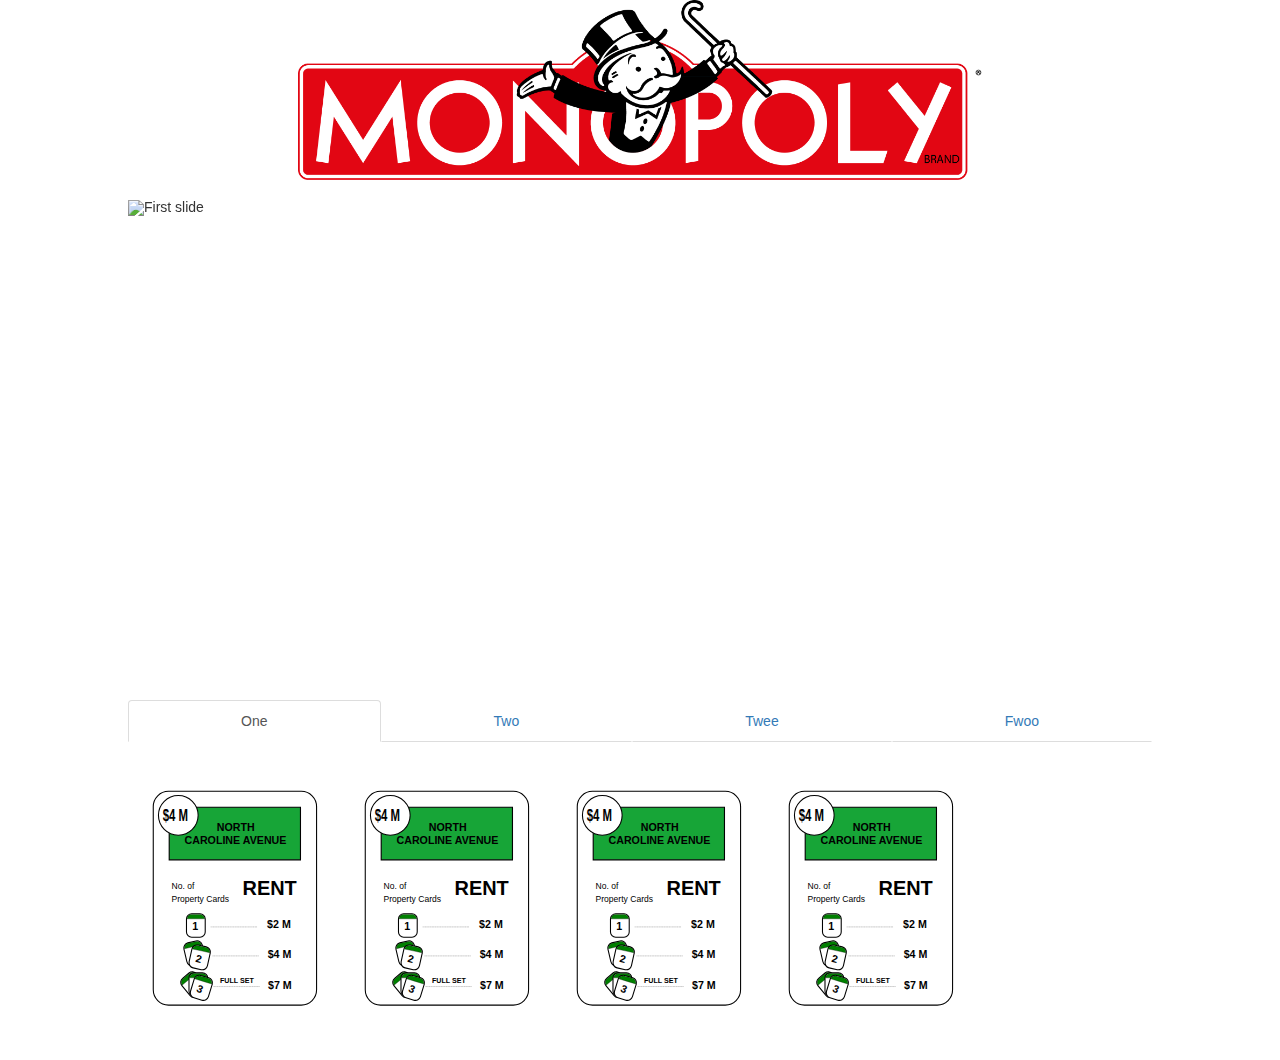
==== templates/gameBoard.html @ b284aa58 "Design frontend and cards" ====
<!DOCTYPE html>
<html>
<head>
    <meta charset="utf-8" />
    <meta http-equiv="X-UA-Compatible" content="IE=edge">
    <title>Board</title>
    <meta name="viewport" content="width=device-width, initial-scale=1">

    <link rel="stylesheet" href="https://maxcdn.bootstrapcdn.com/bootstrap/3.3.7/css/bootstrap.min.css" integrity="sha384-BVYiiSIFeK1dGmJRAkycuHAHRg32OmUcww7on3RYdg4Va+PmSTsz/K68vbdEjh4u" crossorigin="anonymous">

    <!-- <script src="main.js"></script> -->
    <style>
        /* Carousel base class */
        .carousel {
        width:80vw;
        margin:auto;
        height:500px;
        margin-bottom: 60px;
        }
        /* Since positioning the image, we need to help out the caption */
        .carousel-caption {
        z-index: 10;
        }

        /* Declare heights because of positioning of img element */
        .carousel .item {
        height: 500px;
        /* background-color: #777; */
        }
        .carousel-inner > .item > img {
        position: absolute;
        top: 0;
        left: 0;
        min-width: 100%;
        height: 500px;
        }

    </style>
</head>
<body>
    
    <div style="width:80vw;margin:auto;">

    <!-- <h1 style="text-align:center">MONOPOLY</h1> -->
    <div style="height:20vh;margin: 0 0 2% 0; text-align:center;">
        <img style="height:100%" src="monopolyTitle.png" alt="monopolyTitle">
    </div>
    <div id="myCarousel" class="carousel slide" data-ride="false">
            <div class="carousel-inner" role="listbox">
              <div class="item active">
                <img class="first-slide img-responsive" src="http://placehold.it/1920x500" alt="First slide">
              </div>
              <div class="item">
                <div class="row" style="height:100%">
                    <div class="col-md-9" style="height:100%; overflow-x: scroll;">
                            <div style="float:left;height:100%">
                                    <div style="height:100%"><img src="money4.svg" alt="Card" style="height:100%"></div>
                                    <div style="height:100%;position:absolute;top:20%;"><img src="money4.svg" alt="Card" style="height:100%"></div>
                                    <div style="height:100%;position:absolute;top:40%;"><img src="money4.svg" alt="Card" style="height:100%"></div>
                                    <div style="height:100%;position:absolute;top:60%;"><img src="money4.svg" alt="Card" style="height:100%"></div>
                            </div>
                            
                            <div style="float:left;height:100%"><img src="sampleGreen.svg" alt="Card" style="height:100%"></div>
                            <div style="float:left;height:100%"><img src="sampleGreen.svg" alt="Card" style="height:100%"></div>
                            <div style="float:left;height:100%"><img src="sampleGreen.svg" alt="Card" style="height:100%"></div>
                            <div style="float:left;height:100%"><img src="sampleGreen.svg" alt="Card" style="height:100%"></div>
                            <div style="float:left;height:100%"><img src="sampleGreen.svg" alt="Card" style="height:100%"></div>
                    </div>
                    <div class="col-md-3" style="height:100%;overflow-x: scroll;">
                            <div style="float:left;height:100%"><img src="sampleGreen.svg" alt="Card" style="height:100%"></div>
                            <div style="float:left;height:100%"><img src="sampleGreen.svg" alt="Card" style="height:100%"></div>
                            <div style="float:left;height:100%"><img src="sampleGreen.svg" alt="Card" style="height:100%"></div>
                            <div style="float:left;height:100%"><img src="sampleGreen.svg" alt="Card" style="height:100%"></div>
                            <div style="float:left;height:100%"><img src="sampleGreen.svg" alt="Card" style="height:100%"></div>
                    </div>
                    
                    
                    
                </div>
              </div>
              <div class="item">
                <img class="third-slide img-responsive" src="http://placehold.it/1920x500" alt="Third slide">
              </div>
              <div class="item">
                <img class="fourth-slide img-responsive" src="http://placehold.it/1920x500" alt="fourth slide">

              </div>
            </div>

            <div class="tabbable">
                <ul class="nav nav-tabs nav-justified">
                  <li class="active"><a href="#one" id="" data-toggle="tab" data-target="#one, #myCarousel" data-slide-to="0">One</a></li>
                  <li><a href="#two" data-toggle="tab" data-target="#two, #myCarousel" data-slide-to="1">Two</a></li>
                  <li><a href="#twee" data-toggle="tab" data-target="#twee, #myCarousel" data-slide-to="2">Twee</a></li>
                  <li><a href="#fwoo" data-toggle="tab" data-target="#fwoo, #myCarousel" data-slide-to="3">Fwoo</a></li>
                </ul>
              </div>
    </div><!-- /.carousel -->

    <div id="handCards" style="height: 300px;overflow: auto;">
        <div style="float:left;height:100%"><img src="sampleGreen.svg" alt="Card" style="height:100%"></div>
        <div style="float:left;height:100%"><img src="sampleGreen.svg" alt="Card" style="height:100%"></div>
        <div style="float:left;height:100%"><img src="sampleGreen.svg" alt="Card" style="height:100%"></div>
        <div style="float:left;height:100%"><img src="sampleGreen.svg" alt="Card" style="height:100%"></div>
        <div style="float:left;height:100%"><img src="sampleGreen.svg" alt="Card" style="height:100%"></div>
        <div style="float:left;height:100%"><img src="sampleGreen.svg" alt="Card" style="height:100%"></div>
        <div style="float:left;height:100%"><img src="sampleGreen.svg" alt="Card" style="height:100%"></div>
        <div style="float:left;height:100%"><img src="sampleGreen.svg" alt="Card" style="height:100%"></div>
        <div style="float:left;height:100%"><img src="sampleGreen.svg" alt="Card" style="height:100%"></div>

    </div>
  </div>
    <script src="https://code.jquery.com/jquery-3.4.1.slim.min.js" integrity="sha384-J6qa4849blE2+poT4WnyKhv5vZF5SrPo0iEjwBvKU7imGFAV0wwj1yYfoRSJoZ+n" crossorigin="anonymous"></script>
    <script src="https://maxcdn.bootstrapcdn.com/bootstrap/3.3.7/js/bootstrap.min.js" integrity="sha384-Tc5IQib027qvyjSMfHjOMaLkfuWVxZxUPnCJA7l2mCWNIpG9mGCD8wGNIcPD7Txa" crossorigin="anonymous"></script>
</body>
</html>
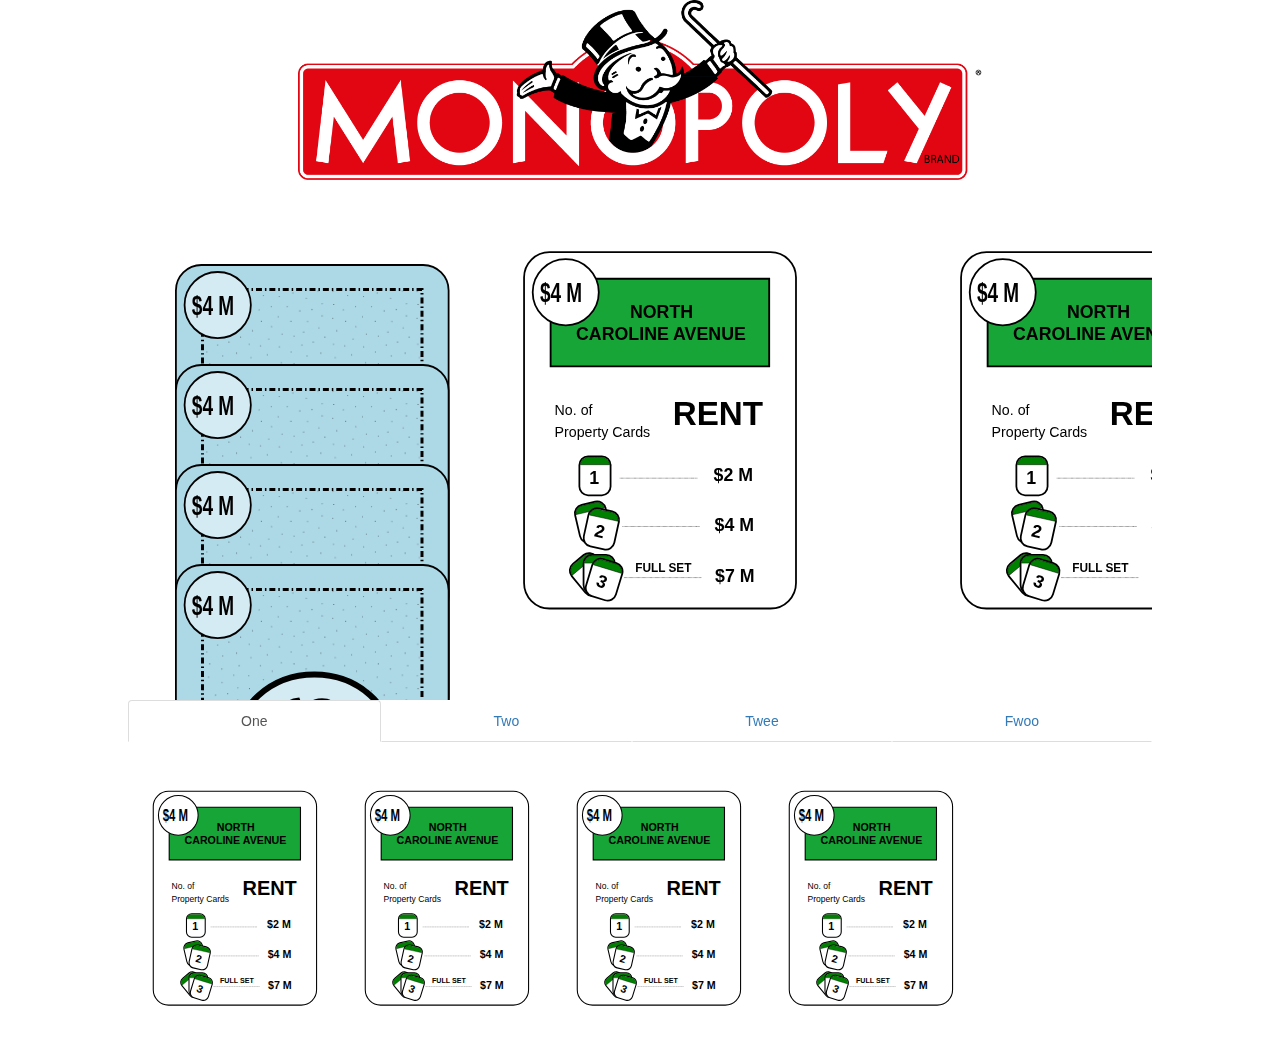
==== commit 5f159463: "Write more functions to accept inputs from the browser." ====
--- a/templates/gameBoard.html
+++ b/templates/gameBoard.html
@@ -47,10 +47,10 @@
     </div>
     <div id="myCarousel" class="carousel slide" data-ride="false">
             <div class="carousel-inner" role="listbox">
-              <div class="item active">
+              <div class="item">
                 <img class="first-slide img-responsive" src="http://placehold.it/1920x500" alt="First slide">
               </div>
-              <div class="item">
+              <div class="item active">
                 <div class="row" style="height:100%">
                     <div class="col-md-9" style="height:100%; overflow-x: scroll;">
                             <div style="float:left;height:100%">
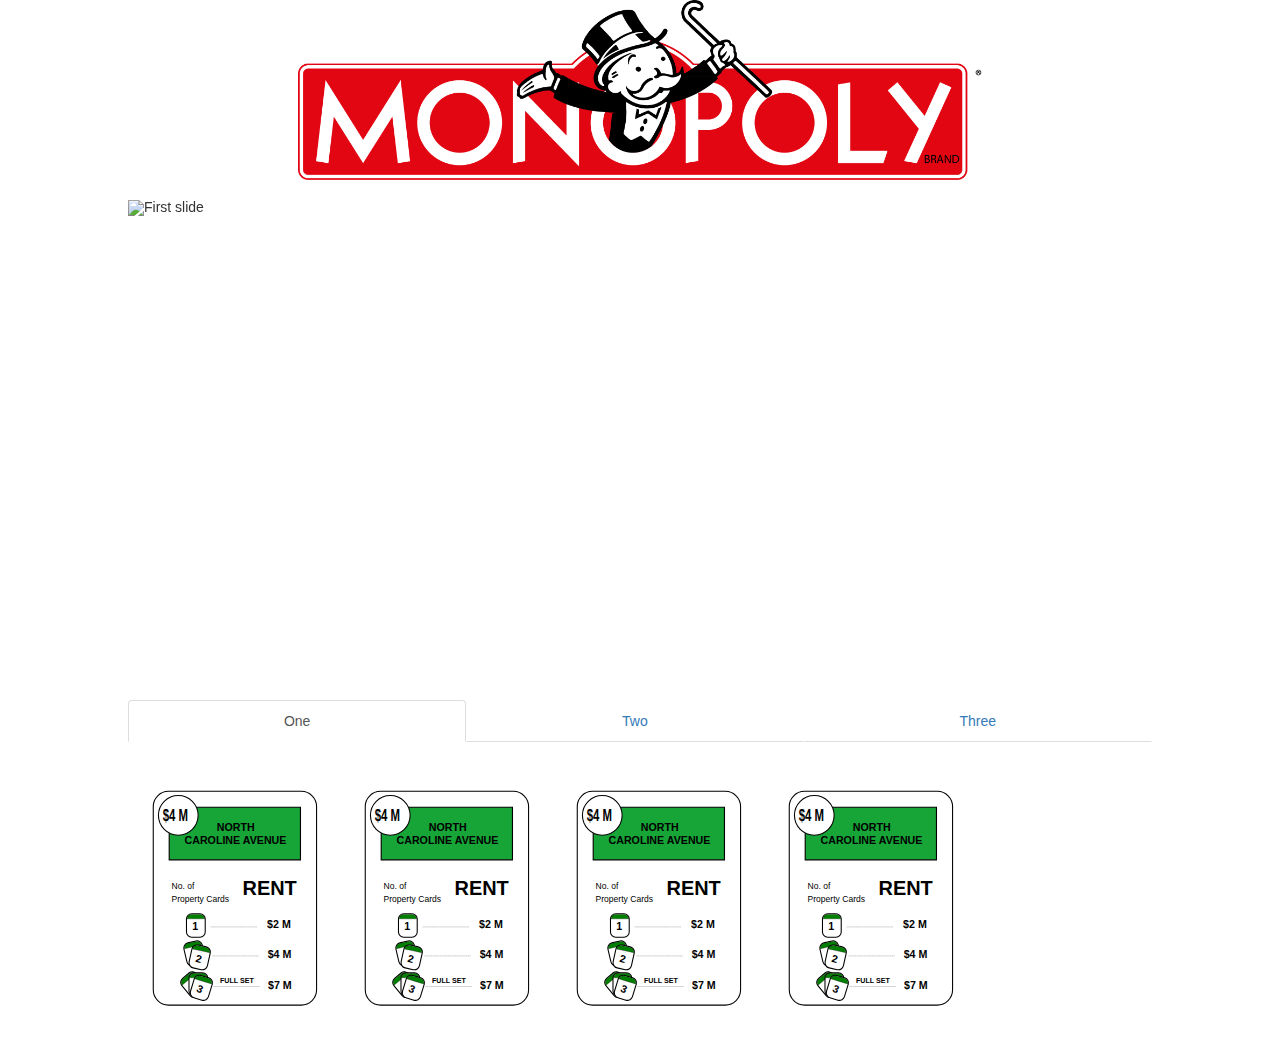
==== commit b477358b: "Integrate frontend with the backend." ====
--- a/templates/gameBoard.html
+++ b/templates/gameBoard.html
@@ -34,8 +34,47 @@
         min-width: 100%;
         height: 500px;
         }
+        
+        .propertySetList{
+          height:300px;list-style-type: none;padding-left: 0;
+        }
 
-    </style>
+        .propertySet{
+          float:left;height:100%;
+        }
+        
+        .propertyCardList{
+          height: inherit;list-style-type: none;padding-left: 0;position:relative;
+        }
+
+        .propertyCard{
+          height:100%;
+        }
+
+        .bankCollection{
+          height:100%;overflow-x: scroll;
+        }
+
+        .cashList{
+          height:300px;list-style-type: none;padding-left: 0;
+        }
+
+        .bankCard{
+          float:left;height:100%;
+        }
+
+        .bankCardImage{
+          height:100%;
+        }
+
+        .handCard{
+            float:left;height:100%;
+        }
+
+        .handCardImage{
+          height:100%;
+        }
+    </style>  
 </head>
 <body>
     
@@ -45,72 +84,76 @@
     <div style="height:20vh;margin: 0 0 2% 0; text-align:center;">
         <img style="height:100%" src="monopolyTitle.png" alt="monopolyTitle">
     </div>
-    <div id="myCarousel" class="carousel slide" data-ride="false">
+    <div id="collection" class="carousel slide" data-ride="false">
             <div class="carousel-inner" role="listbox">
-              <div class="item">
+              <div class="item active">
                 <img class="first-slide img-responsive" src="http://placehold.it/1920x500" alt="First slide">
               </div>
-              <div class="item active">
+              <div class="item"> <!--id="U0-->
                 <div class="row" style="height:100%">
-                    <div class="col-md-9" style="height:100%; overflow-x: scroll;">
-                            <div style="float:left;height:100%">
-                                    <div style="height:100%"><img src="money4.svg" alt="Card" style="height:100%"></div>
-                                    <div style="height:100%;position:absolute;top:20%;"><img src="money4.svg" alt="Card" style="height:100%"></div>
-                                    <div style="height:100%;position:absolute;top:40%;"><img src="money4.svg" alt="Card" style="height:100%"></div>
-                                    <div style="height:100%;position:absolute;top:60%;"><img src="money4.svg" alt="Card" style="height:100%"></div>
-                            </div>
+                    <div class="col-md-8 propertyCollection" >
+                            <ul class="propertySetList">
+                              <li name ="color" class="propertySet" style="">
+                                    <ul class="propertyCardList">
+                                      <li name= "PBl" class="propertyCard Card" style=""><img src="sampleGreen.svg" alt="Card" style="height:100%"></li>
+                                      <li name = "PBl" class="propertyCard Card" style="position:absolute;top:20%;"><img src="sampleGreen.svg" alt="Card" style="height:100%"></li>
+                                      <li name = "PBl" class="propertyCard Card" style="position:absolute;top:40%;"><img src="sampleGreen.svg" alt="Card" style="height:100%"></li>
+                                      <li name = "PBl" class="propertyCard Card" style="position:absolute;top:60%;"><img src="sampleGreen.svg" alt="Card" style="height:100%"></li>
+                                    </ul>
+                              </li>
+                              <li name ="color2" class="propertySet" style="">
+                                  <ul class="propertyCardList">
+                                    <li name = "PBl" class="propertyCard Card" style=""><img src="sampleGreen.svg" alt="Card" style="height:100%"></li>
+                                    <li name = "PBl" class="propertyCard Card" style="position:absolute;top:20%;"><img src="sampleGreen.svg" alt="Card" style="height:100%"></li>
+                                  </ul>
+                              </li>
+                              <li name ="color2" class="propertySet" style="">
+                                  <ul class="propertyCardList">
+                                    <li name = "PBl" class="propertyCard Card" style=""><img src="sampleGreen.svg" alt="Card" style="height:100%"></li>
+                                    <li name = "PBl" class="propertyCard Card" style="position:absolute;top:20%;"><img src="sampleGreen.svg" alt="Card" style="height:100%"></li>
+                                  </ul>
+                              </li>
                             
-                            <div style="float:left;height:100%"><img src="sampleGreen.svg" alt="Card" style="height:100%"></div>
-                            <div style="float:left;height:100%"><img src="sampleGreen.svg" alt="Card" style="height:100%"></div>
-                            <div style="float:left;height:100%"><img src="sampleGreen.svg" alt="Card" style="height:100%"></div>
-                            <div style="float:left;height:100%"><img src="sampleGreen.svg" alt="Card" style="height:100%"></div>
-                            <div style="float:left;height:100%"><img src="sampleGreen.svg" alt="Card" style="height:100%"></div>
+                          </ul>
                     </div>
-                    <div class="col-md-3" style="height:100%;overflow-x: scroll;">
-                            <div style="float:left;height:100%"><img src="sampleGreen.svg" alt="Card" style="height:100%"></div>
-                            <div style="float:left;height:100%"><img src="sampleGreen.svg" alt="Card" style="height:100%"></div>
-                            <div style="float:left;height:100%"><img src="sampleGreen.svg" alt="Card" style="height:100%"></div>
-                            <div style="float:left;height:100%"><img src="sampleGreen.svg" alt="Card" style="height:100%"></div>
-                            <div style="float:left;height:100%"><img src="sampleGreen.svg" alt="Card" style="height:100%"></div>
+                    <div class="col-md-4  bankCollection">
+                            <ul class="cashList">
+                              <li class="bankCard Card"><img src="money4.svg" alt="Card" height="100%"></li>
+                              <li class="bankCard Card"><img src="money4.svg" alt="Card" height="100%"></li>
+                              <li class="bankCard Card"><img src="money4.svg" alt="Card" height="100%"></li>
+                              <li class="bankCard Card"><img src="money4.svg" alt="Card" height="100%"></li>
+                              <li class="bankCard Card"><img src="money4.svg" alt="Card" height="100%"></li>
+                            </ul>
                     </div>
-                    
-                    
-                    
                 </div>
               </div>
               <div class="item">
                 <img class="third-slide img-responsive" src="http://placehold.it/1920x500" alt="Third slide">
               </div>
-              <div class="item">
-                <img class="fourth-slide img-responsive" src="http://placehold.it/1920x500" alt="fourth slide">
-
-              </div>
+              
             </div>
 
             <div class="tabbable">
                 <ul class="nav nav-tabs nav-justified">
-                  <li class="active"><a href="#one" id="" data-toggle="tab" data-target="#one, #myCarousel" data-slide-to="0">One</a></li>
-                  <li><a href="#two" data-toggle="tab" data-target="#two, #myCarousel" data-slide-to="1">Two</a></li>
-                  <li><a href="#twee" data-toggle="tab" data-target="#twee, #myCarousel" data-slide-to="2">Twee</a></li>
-                  <li><a href="#fwoo" data-toggle="tab" data-target="#fwoo, #myCarousel" data-slide-to="3">Fwoo</a></li>
+                  <li class="active"><a href="#one" id="" data-toggle="tab" data-target="#one, #collection" data-slide-to="0">One</a></li>
+                  <li><a href="#two" data-toggle="tab" data-target="#two, #collection" data-slide-to="1">Two</a></li>
+                  <li><a href="#three" data-toggle="tab" data-target="#three, #collection" data-slide-to="2">Three</a></li>
                 </ul>
               </div>
     </div><!-- /.carousel -->
 
     <div id="handCards" style="height: 300px;overflow: auto;">
-        <div style="float:left;height:100%"><img src="sampleGreen.svg" alt="Card" style="height:100%"></div>
-        <div style="float:left;height:100%"><img src="sampleGreen.svg" alt="Card" style="height:100%"></div>
-        <div style="float:left;height:100%"><img src="sampleGreen.svg" alt="Card" style="height:100%"></div>
-        <div style="float:left;height:100%"><img src="sampleGreen.svg" alt="Card" style="height:100%"></div>
-        <div style="float:left;height:100%"><img src="sampleGreen.svg" alt="Card" style="height:100%"></div>
-        <div style="float:left;height:100%"><img src="sampleGreen.svg" alt="Card" style="height:100%"></div>
-        <div style="float:left;height:100%"><img src="sampleGreen.svg" alt="Card" style="height:100%"></div>
-        <div style="float:left;height:100%"><img src="sampleGreen.svg" alt="Card" style="height:100%"></div>
-        <div style="float:left;height:100%"><img src="sampleGreen.svg" alt="Card" style="height:100%"></div>
-
+        <div class="handCard"><img src="sampleGreen.svg" class="handCardImage" alt="Card"></div>
+        <div class="handCard"><img src="sampleGreen.svg" class="handCardImage" alt="Card"></div>
+        <div class="handCard"><img src="sampleGreen.svg" class="handCardImage" alt="Card"></div>
+        <div class="handCard"><img src="sampleGreen.svg" class="handCardImage" alt="Card"></div>
+        <div class="handCard"><img src="sampleGreen.svg" class="handCardImage" alt="Card"></div>
+        <div class="handCard"><img src="sampleGreen.svg" class="handCardImage" alt="Card"></div>
+        <div class="handCard"><img src="sampleGreen.svg" class="handCardImage" alt="Card"></div>
     </div>
   </div>
     <script src="https://code.jquery.com/jquery-3.4.1.slim.min.js" integrity="sha384-J6qa4849blE2+poT4WnyKhv5vZF5SrPo0iEjwBvKU7imGFAV0wwj1yYfoRSJoZ+n" crossorigin="anonymous"></script>
     <script src="https://maxcdn.bootstrapcdn.com/bootstrap/3.3.7/js/bootstrap.min.js" integrity="sha384-Tc5IQib027qvyjSMfHjOMaLkfuWVxZxUPnCJA7l2mCWNIpG9mGCD8wGNIcPD7Txa" crossorigin="anonymous"></script>
+    <!-- Masonry or Draggable-->
 </body>
 </html>
